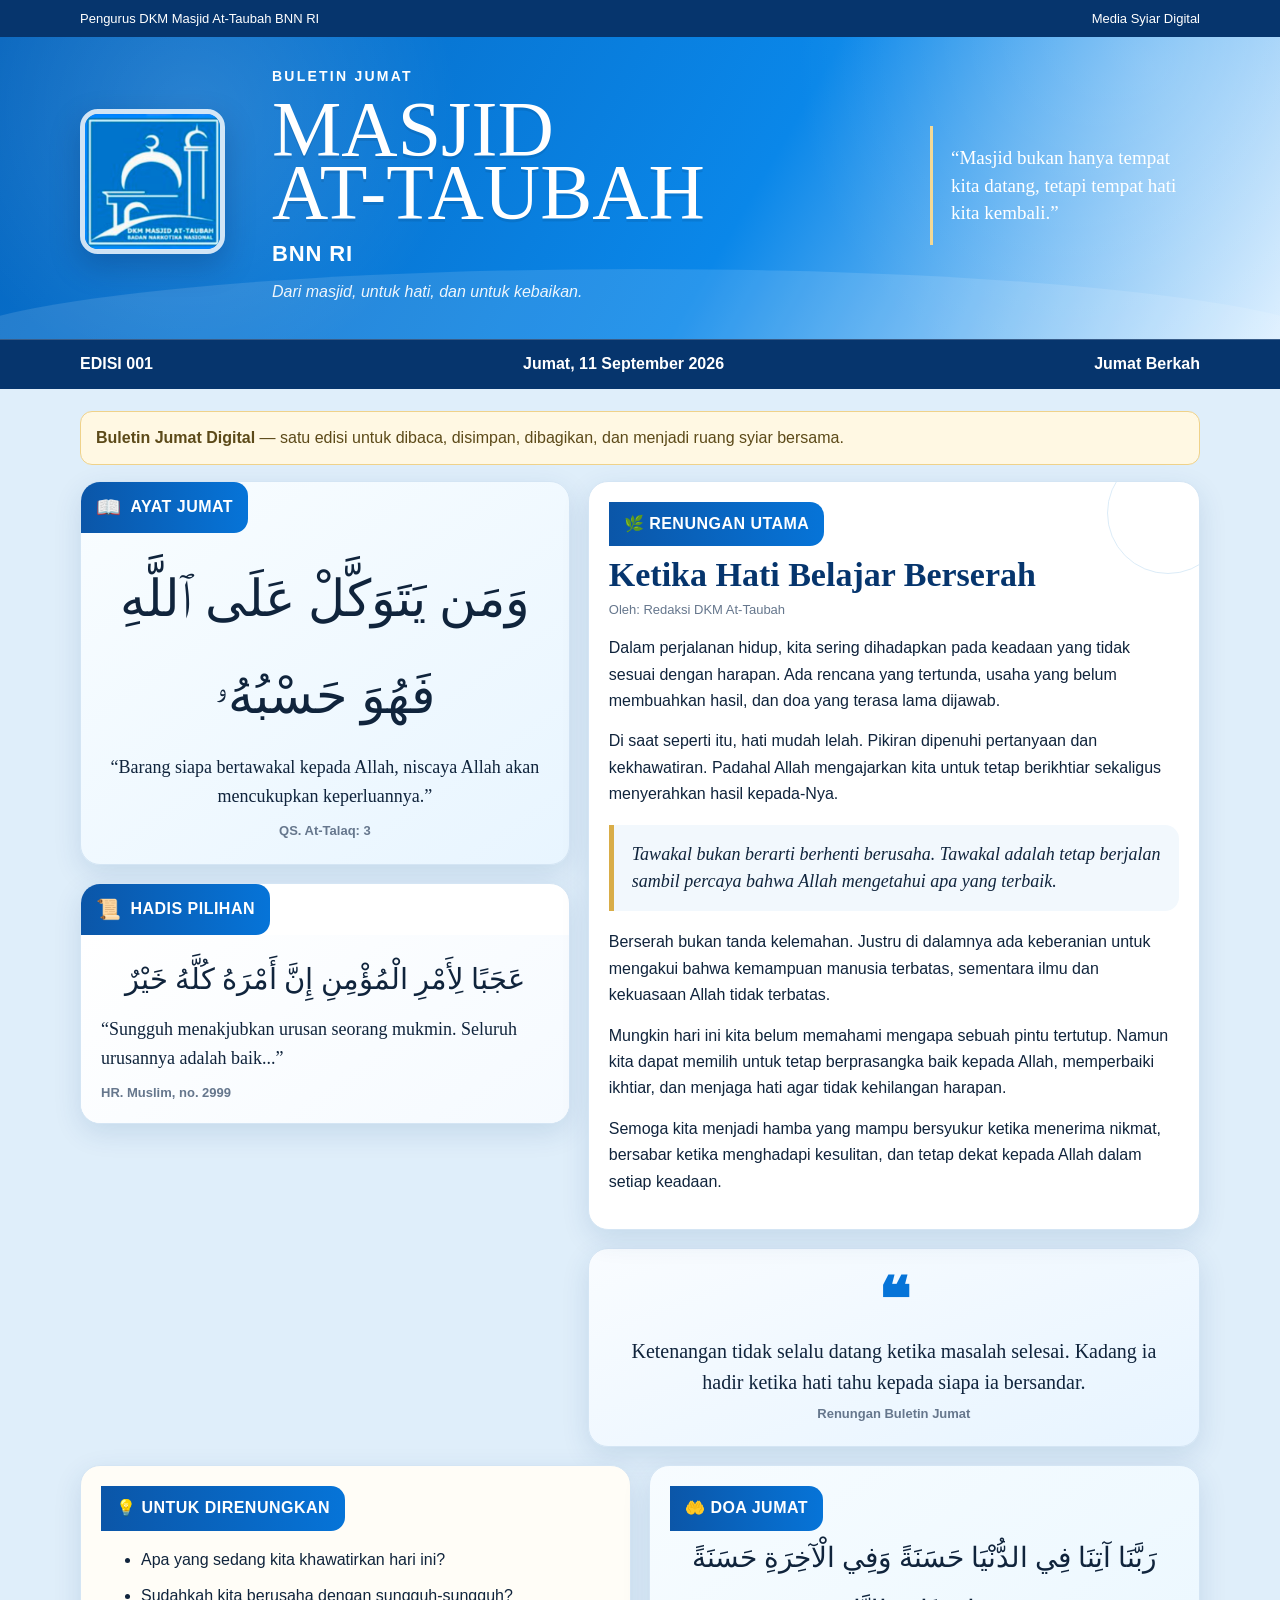
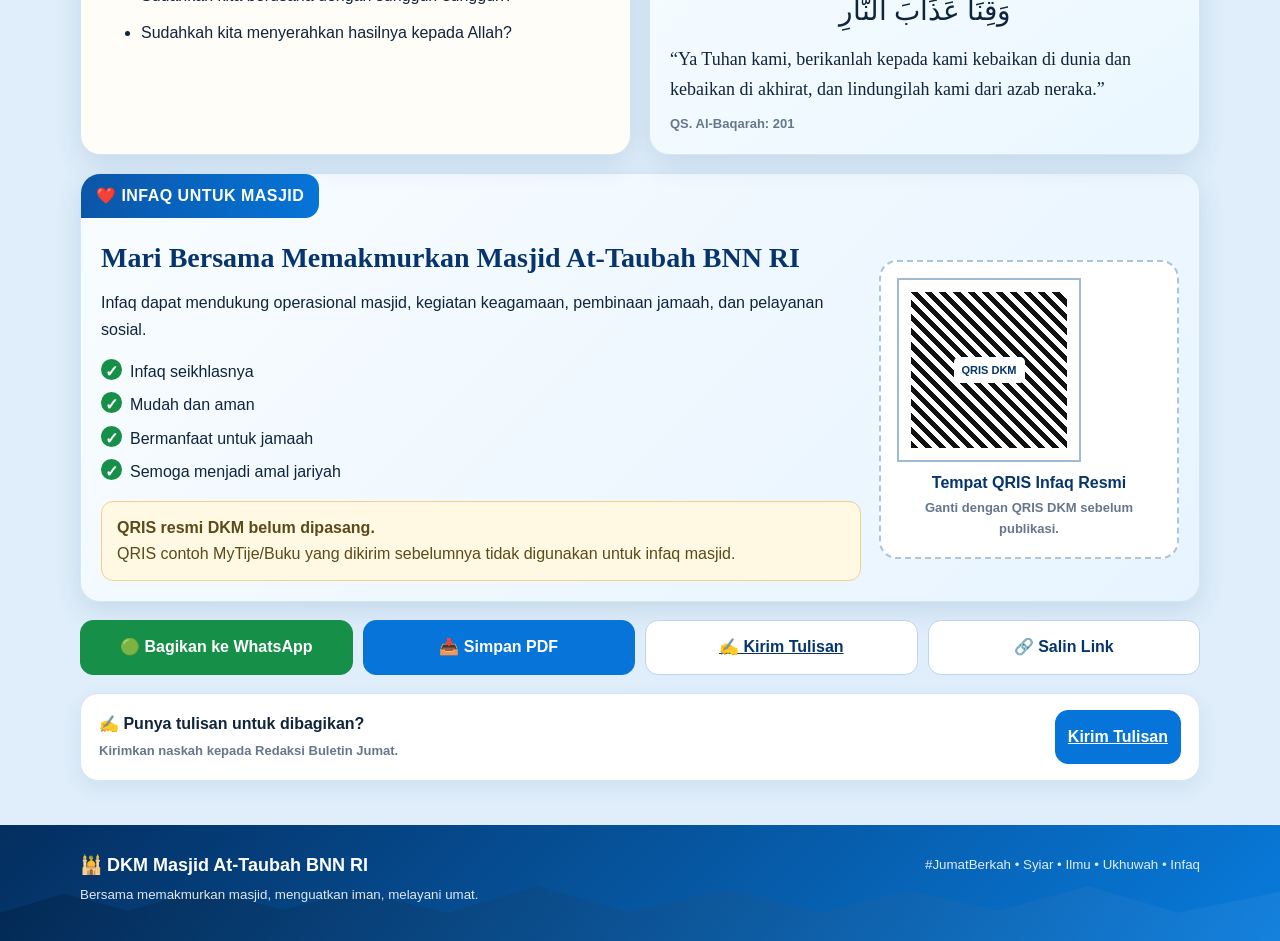
==== index.html @ 8bb07490 "Add files via upload" ====
<!doctype html>
<html lang="id"><head><meta charset="utf-8"><meta name="viewport" content="width=device-width,initial-scale=1">
<meta name="theme-color" content="#0674d8"><title>Buletin Jumat Edisi 001 — Masjid At-Taubah BNN RI</title>
<link rel="stylesheet" href="css/style.css"></head>
<body>
<div class="top"><div class="wrap"><span>Pengurus DKM Masjid At-Taubah BNN RI</span><span>Media Syiar Digital</span></div></div>
<header class="mast"><div class="wrap mast-inner">
<div><img class="logo" src="assets/logo-dkm.jpg" alt="Logo DKM Masjid At-Taubah BNN RI"></div>
<div><div class="eyebrow">Buletin Jumat</div><div class="bigtitle"><span>MASJID</span><span>AT-TAUBAH</span></div><div class="brandline">BNN RI</div><div class="tagline">Dari masjid, untuk hati, dan untuk kebaikan.</div></div>
<div class="mast-quote">“Masjid bukan hanya tempat kita datang, tetapi tempat hati kita kembali.”</div>
</div></header>
<div class="edbar"><div class="wrap"><span>EDISI 001</span><span>Jumat, 11 September 2026</span><span>Jumat Berkah</span></div></div>

<main class="wrap page"><div class="notice" style="margin-bottom:16px"><strong>Buletin Jumat Digital</strong> — satu edisi untuk dibaca, disimpan, dibagikan, dan menjadi ruang syiar bersama.</div>
<div class="layout">
<div>
<section class="card ayah"><div class="ribbon"><i>📖</i> AYAT JUMAT</div><div class="ayahbody">
<div class="ar">وَمَن يَتَوَكَّلْ عَلَى ٱللَّهِ فَهُوَ حَسْبُهُۥ</div>
<div class="trans">“Barang siapa bertawakal kepada Allah, niscaya Allah akan mencukupkan keperluannya.”</div>
<div class="src">QS. At-Talaq: 3</div></div></section>
<section class="card" style="margin-top:18px"><div class="ribbon"><i>📜</i> HADIS PILIHAN</div><div class="hadithbody">
<div class="ar">عَجَبًا لِأَمْرِ الْمُؤْمِنِ إِنَّ أَمْرَهُ كُلَّهُ خَيْرٌ</div>
<p class="trans">“Sungguh menakjubkan urusan seorang mukmin. Seluruh urusannya adalah baik...”</p>
<div class="src">HR. Muslim, no. 2999</div></div></section>
</div>
<div>
<article class="card cardpad article"><div class="ribbon">🌿 RENUNGAN UTAMA</div>
<h1>Ketika Hati Belajar Berserah</h1><div class="by">Oleh: Redaksi DKM At-Taubah</div>
<p>Dalam perjalanan hidup, kita sering dihadapkan pada keadaan yang tidak sesuai dengan harapan. Ada rencana yang tertunda, usaha yang belum membuahkan hasil, dan doa yang terasa lama dijawab.</p>
<p>Di saat seperti itu, hati mudah lelah. Pikiran dipenuhi pertanyaan dan kekhawatiran. Padahal Allah mengajarkan kita untuk tetap berikhtiar sekaligus menyerahkan hasil kepada-Nya.</p>
<div class="quote">Tawakal bukan berarti berhenti berusaha. Tawakal adalah tetap berjalan sambil percaya bahwa Allah mengetahui apa yang terbaik.</div>
<p>Berserah bukan tanda kelemahan. Justru di dalamnya ada keberanian untuk mengakui bahwa kemampuan manusia terbatas, sementara ilmu dan kekuasaan Allah tidak terbatas.</p>
<p>Mungkin hari ini kita belum memahami mengapa sebuah pintu tertutup. Namun kita dapat memilih untuk tetap berprasangka baik kepada Allah, memperbaiki ikhtiar, dan menjaga hati agar tidak kehilangan harapan.</p>
<p>Semoga kita menjadi hamba yang mampu bersyukur ketika menerima nikmat, bersabar ketika menghadapi kesulitan, dan tetap dekat kepada Allah dalam setiap keadaan.</p></article>
<section class="card sidequote" style="margin-top:18px"><div class="mark">❝</div><p>Ketenangan tidak selalu datang ketika masalah selesai. Kadang ia hadir ketika hati tahu kepada siapa ia bersandar.</p><div class="src">Renungan Buletin Jumat</div></section>
</div></div>

<div class="lower">
<section class="card reflection cardpad"><div class="ribbon">💡 UNTUK DIRENUNGKAN</div>
<ul><li>Apa yang sedang kita khawatirkan hari ini?</li><li>Sudahkah kita berusaha dengan sungguh-sungguh?</li><li>Sudahkah kita menyerahkan hasilnya kepada Allah?</li></ul></section>
<section class="card doa cardpad"><div class="ribbon">🤲 DOA JUMAT</div>
<div class="ar small">رَبَّنَا آتِنَا فِي الدُّنْيَا حَسَنَةً وَفِي الْآخِرَةِ حَسَنَةً وَقِنَا عَذَابَ النَّارِ</div>
<p class="trans">“Ya Tuhan kami, berikanlah kepada kami kebaikan di dunia dan kebaikan di akhirat, dan lindungilah kami dari azab neraka.”</p><div class="src">QS. Al-Baqarah: 201</div></section>
</div>

<section class="card donation"><div class="ribbon">❤️ INFAQ UNTUK MASJID</div><div class="donation-grid">
<div><h2>Mari Bersama Memakmurkan Masjid At-Taubah BNN RI</h2>
<p>Infaq dapat mendukung operasional masjid, kegiatan keagamaan, pembinaan jamaah, dan pelayanan sosial.</p>
<ul class="checks"><li>Infaq seikhlasnya</li><li>Mudah dan aman</li><li>Bermanfaat untuk jamaah</li><li>Semoga menjadi amal jariyah</li></ul>
<div class="notice"><strong>QRIS resmi DKM belum dipasang.</strong><br>QRIS contoh MyTije/Buku yang dikirim sebelumnya tidak digunakan untuk infaq masjid.</div></div>
<div class="qris"><div><div class="qrbox"><span>QRIS DKM</span></div><strong style="display:block;margin-top:10px;color:#06356d">Tempat QRIS Infaq Resmi</strong><div class="src">Ganti dengan QRIS DKM sebelum publikasi.</div></div></div>
</div></section>

<div class="actions">
<button class="btn wa" onclick="shareWA()">🟢 Bagikan ke WhatsApp</button>
<button class="btn primary" onclick="window.print()">📥 Simpan PDF</button>
<a class="btn" href="kirim-tulisan/">✍️ Kirim Tulisan</a>
<button class="btn" onclick="copyLink()">🔗 Salin Link</button>
</div>
<div class="submit"><div><strong>✍️ Punya tulisan untuk dibagikan?</strong><br><span class="src">Kirimkan naskah kepada Redaksi Buletin Jumat.</span></div><a class="btn primary" href="kirim-tulisan/">Kirim Tulisan</a></div>
</main>
<footer class="footer"><div class="wrap"><div><strong>🕌 DKM Masjid At-Taubah BNN RI</strong><br><small>Bersama memakmurkan masjid, menguatkan iman, melayani umat.</small></div><div><small>#JumatBerkah • Syiar • Ilmu • Ukhuwah • Infaq</small></div></div></footer>
<script>
function shareWA(){const t=`🕌 *Buletin Jumat Masjid At-Taubah BNN RI*\n\n*Ketika Hati Belajar Berserah*\n\nMari membaca, mengambil hikmah, dan menyebarkan kebaikan.\n\n👉 ${location.href}`;window.open('https://wa.me/?text='+encodeURIComponent(t),'_blank')}
async function copyLink(){try{await navigator.clipboard.writeText(location.href);alert('Link sudah disalin.')}catch(e){prompt('Salin link:',location.href)}}
</script></body></html>
---- css/style.css ----
:root{
 --blue:#0674d8;--blue2:#0b56a8;--navy:#06356d;--sky:#eaf6ff;
 --gold:#d9ad48;--gold2:#f3d995;--ink:#10243c;--muted:#66778d;
 --green:#168f48;--white:#fff;--line:#d4e5f4;
}
*{box-sizing:border-box}html{scroll-behavior:smooth}
body{margin:0;background:#dfeefa;color:var(--ink);font-family:Arial,Helvetica,sans-serif;line-height:1.65}
button,a{font:inherit}.wrap{width:min(1120px,calc(100% - 24px));margin:auto}
.top{background:var(--navy);color:#fff;font-size:13px;padding:8px 0}
.top .wrap{display:flex;justify-content:space-between;gap:12px}
.mast{
 background:
 radial-gradient(circle at 15% 25%,rgba(255,255,255,.14),transparent 24%),
 radial-gradient(circle at 90% 10%,rgba(255,255,255,.18),transparent 30%),
 linear-gradient(120deg,#0665be,#0a87e9 58%,#dcefff);
 color:#fff;position:relative;overflow:hidden
}
.mast:after{content:"";position:absolute;inset:auto -5% -90px -5%;height:160px;background:rgba(255,255,255,.12);border-radius:50%}
.mast-inner{position:relative;z-index:2;display:grid;grid-template-columns:170px 1fr 270px;align-items:center;gap:22px;padding:28px 0 34px}
.logo{width:145px;height:145px;object-fit:cover;border:5px solid rgba(255,255,255,.8);border-radius:18px;box-shadow:0 12px 30px rgba(0,30,80,.25)}
.eyebrow{letter-spacing:.16em;text-transform:uppercase;font-weight:800;font-size:14px}
.bigtitle{font-family:Georgia,serif;font-size:clamp(42px,7vw,78px);line-height:.82;margin:8px 0 12px;text-shadow:0 3px 0 rgba(0,0,0,.08)}
.bigtitle span{display:block;color:#fff}
.brandline{font-size:22px;font-weight:800;letter-spacing:.04em}
.tagline{margin-top:6px;font-style:italic;opacity:.92}
.mast-quote{font-family:Georgia,serif;font-size:19px;line-height:1.45;border-left:3px solid var(--gold2);padding:18px 0 18px 18px}
.edbar{background:var(--navy);color:#fff;border-top:1px solid rgba(255,255,255,.2)}
.edbar .wrap{display:flex;justify-content:space-between;gap:12px;padding:11px 0;font-weight:800}
.page{padding:22px 0}
.layout{display:grid;grid-template-columns:1fr 1.25fr;gap:18px}
.card{background:#fff;border:1px solid var(--line);border-radius:20px;box-shadow:0 9px 28px rgba(8,66,120,.12);overflow:hidden}
.cardpad{padding:20px}
.ribbon{display:inline-flex;align-items:center;gap:9px;background:linear-gradient(90deg,var(--blue2),var(--blue));color:#fff;padding:9px 15px;border-radius:0 14px 14px 0;font-weight:900;letter-spacing:.03em}
.ribbon i{font-style:normal;font-size:20px}
.ayah{background:linear-gradient(145deg,#f9fdff,#e8f5ff)}
.ayahbody{text-align:center;padding:18px 20px 22px}
.ar{direction:rtl;text-align:center;font-family:"Noto Naskh Arabic","Amiri","Traditional Arabic",serif;font-size:clamp(31px,5vw,51px);line-height:1.9}
.ar.small{font-size:28px}
.trans{font-family:Georgia,serif;font-size:18px;margin:8px auto;max-width:680px}
.src{font-size:13px;color:var(--muted);font-weight:800}
.hadithbody{padding:17px 20px 20px;background:linear-gradient(145deg,#fff,#f5faff)}
.hadithbody .ar{font-size:29px}
.article{position:relative}
.article:before{content:"";position:absolute;right:-30px;top:-30px;width:120px;height:120px;border:1px solid #dcecf8;border-radius:50%}
.article h1{font:700 34px/1.1 Georgia,serif;margin:10px 0 5px;color:var(--navy)}
.by{color:var(--muted);font-size:13px;margin-bottom:15px}
.article p{font-size:16px;margin:0 0 14px}
.quote{background:#f2f8fd;border-left:5px solid var(--gold);padding:16px 18px;margin:18px 0;border-radius:0 14px 14px 0;font:italic 18px/1.5 Georgia,serif}
.sidequote{background:linear-gradient(160deg,#f9fcff,#e7f4ff);text-align:center;padding:22px}
.sidequote .mark{font:700 60px/1 Georgia,serif;color:var(--blue)}
.sidequote p{font:20px/1.55 Georgia,serif;margin:5px 0}
.lower{display:grid;grid-template-columns:1fr 1fr;gap:18px;margin-top:18px}
.reflection{background:#fffdf7}
.reflection li{margin:10px 0}
.doa{background:linear-gradient(145deg,#f7fcff,#eaf7ff)}
.donation{margin-top:18px;background:linear-gradient(135deg,#f8fcff,#e7f4ff)}
.donation-grid{display:grid;grid-template-columns:1fr 300px;gap:18px;align-items:center;padding:20px}
.donation h2{font:700 28px/1.1 Georgia,serif;margin:5px 0 10px;color:var(--navy)}
.checks{list-style:none;padding:0;margin:15px 0}.checks li{margin:7px 0}.checks li:before{content:"✓";display:inline-grid;place-items:center;width:21px;height:21px;border-radius:50%;background:var(--green);color:#fff;font-weight:900;margin-right:8px}
.qris{background:#fff;border:2px dashed #a8c6df;border-radius:18px;min-height:285px;display:grid;place-items:center;text-align:center;padding:18px}
.qrbox{width:180px;height:180px;border:12px solid #fff;outline:2px solid #9ebbd3;display:grid;place-items:center;background:repeating-linear-gradient(45deg,#111 0 5px,#fff 5px 10px);font-size:48px;color:#fff}
.qrbox span{background:#fff;color:var(--navy);padding:4px 8px;border-radius:5px;font-size:11px;font-weight:900}
.actions{display:grid;grid-template-columns:repeat(4,1fr);gap:10px;margin-top:18px}
.btn{display:flex;justify-content:center;align-items:center;gap:8px;padding:13px 12px;border-radius:13px;border:1px solid #bdd5ed;background:#fff;color:var(--navy);font-weight:900;cursor:pointer}
.btn.primary{background:var(--blue);border-color:var(--blue);color:#fff}
.btn.wa{background:var(--green);border-color:var(--green);color:#fff}
.submit{margin-top:18px;background:#fff;border-radius:18px;border:1px solid var(--line);padding:16px 18px;display:flex;justify-content:space-between;align-items:center;gap:12px;box-shadow:0 7px 20px rgba(8,66,120,.08)}
.footer{margin-top:22px;background:linear-gradient(135deg,#042e60,#087bdc);color:#fff;position:relative;overflow:hidden}
.footer:after{content:"";position:absolute;left:0;right:0;bottom:0;height:95px;background:linear-gradient(90deg,rgba(0,0,0,.18),rgba(255,255,255,.05));clip-path:polygon(0 70%,5% 50%,10% 68%,16% 45%,22% 67%,28% 48%,35% 70%,42% 42%,49% 69%,57% 45%,64% 70%,71% 47%,78% 68%,85% 42%,92% 70%,100% 48%,100% 100%,0 100%)}
.footer .wrap{position:relative;z-index:2;padding:26px 0 34px;display:flex;justify-content:space-between;gap:20px}
.footer strong{font-size:18px}.footer small{opacity:.88}
.notice{padding:13px 15px;background:#fff8e3;border:1px solid #efd28a;border-radius:12px;color:#5c4a19}
.formwrap{padding:22px 0}
.formcard{background:#fff;border-radius:20px;padding:22px;box-shadow:var(--shadow)}
label{display:block;font-weight:800;margin-top:14px}
input,select,textarea{width:100%;padding:12px 13px;border:1px solid #c7d9ea;border-radius:11px;margin-top:6px;font:inherit}
textarea{min-height:180px}
@media(max-width:850px){.mast-inner{grid-template-columns:90px 1fr}.logo{width:84px;height:84px}.mast-quote{grid-column:1/-1}.layout,.donation-grid{grid-template-columns:1fr}.lower{grid-template-columns:1fr}}
@media(max-width:560px){.wrap{width:calc(100% - 16px)}.bigtitle{font-size:42px}.brandline{font-size:17px}.mast-inner{padding:18px 0 26px}.mast-quote{font-size:16px}.edbar .wrap{font-size:12px}.cardpad,.ayahbody,.hadithbody{padding:16px}.article h1{font-size:29px}.actions{grid-template-columns:1fr 1fr}.submit{align-items:flex-start;flex-direction:column}.footer .wrap{flex-direction:column}}
@media print{body{background:#fff}.top,.actions,.submit{display:none!important}.card{box-shadow:none}.page{padding:8px 0}.footer{margin-top:8px}}
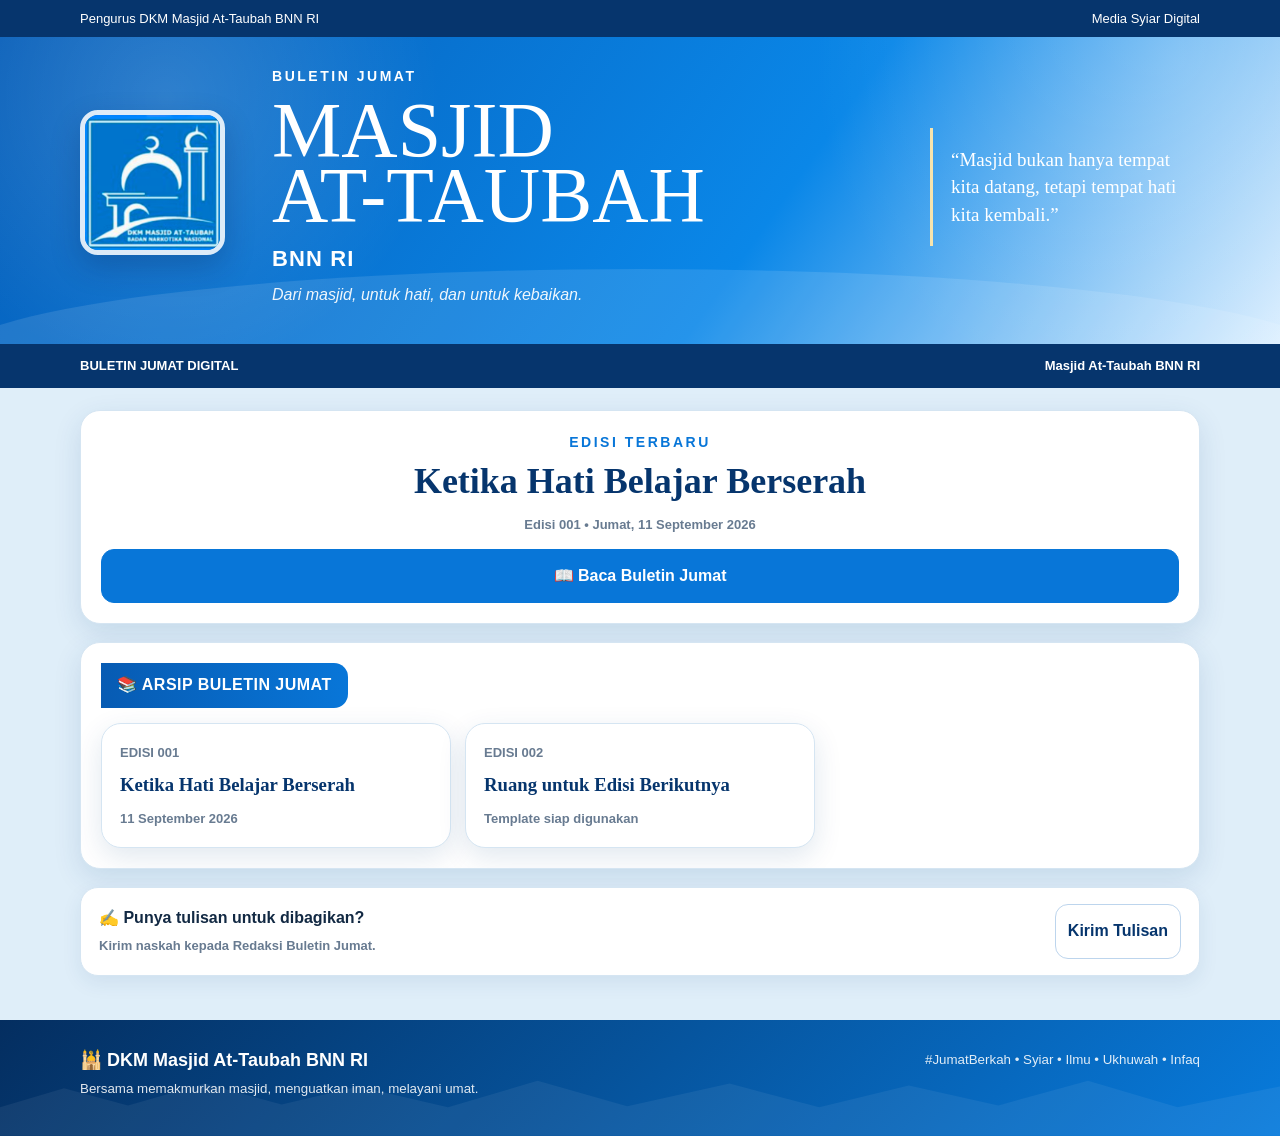
==== commit 6b36a900: "Add files via upload" ====
--- a/index.html
+++ b/index.html
@@ -1,66 +1,28 @@
-<!doctype html>
-<html lang="id"><head><meta charset="utf-8"><meta name="viewport" content="width=device-width,initial-scale=1">
-<meta name="theme-color" content="#0674d8"><title>Buletin Jumat Edisi 001 — Masjid At-Taubah BNN RI</title>
-<link rel="stylesheet" href="css/style.css"></head>
-<body>
+<!doctype html><html lang="id"><head><meta charset="utf-8"><meta name="viewport" content="width=device-width,initial-scale=1">
+<meta name="theme-color" content="#0876d8"><title>Buletin Jumat — Masjid At-Taubah BNN RI</title><link rel="stylesheet" href="css/style.css"></head><body>
+
 <div class="top"><div class="wrap"><span>Pengurus DKM Masjid At-Taubah BNN RI</span><span>Media Syiar Digital</span></div></div>
 <header class="mast"><div class="wrap mast-inner">
 <div><img class="logo" src="assets/logo-dkm.jpg" alt="Logo DKM Masjid At-Taubah BNN RI"></div>
 <div><div class="eyebrow">Buletin Jumat</div><div class="bigtitle"><span>MASJID</span><span>AT-TAUBAH</span></div><div class="brandline">BNN RI</div><div class="tagline">Dari masjid, untuk hati, dan untuk kebaikan.</div></div>
 <div class="mast-quote">“Masjid bukan hanya tempat kita datang, tetapi tempat hati kita kembali.”</div>
 </div></header>
-<div class="edbar"><div class="wrap"><span>EDISI 001</span><span>Jumat, 11 September 2026</span><span>Jumat Berkah</span></div></div>
 
-<main class="wrap page"><div class="notice" style="margin-bottom:16px"><strong>Buletin Jumat Digital</strong> — satu edisi untuk dibaca, disimpan, dibagikan, dan menjadi ruang syiar bersama.</div>
-<div class="layout">
-<div>
-<section class="card ayah"><div class="ribbon"><i>📖</i> AYAT JUMAT</div><div class="ayahbody">
-<div class="ar">وَمَن يَتَوَكَّلْ عَلَى ٱللَّهِ فَهُوَ حَسْبُهُۥ</div>
-<div class="trans">“Barang siapa bertawakal kepada Allah, niscaya Allah akan mencukupkan keperluannya.”</div>
-<div class="src">QS. At-Talaq: 3</div></div></section>
-<section class="card" style="margin-top:18px"><div class="ribbon"><i>📜</i> HADIS PILIHAN</div><div class="hadithbody">
-<div class="ar">عَجَبًا لِأَمْرِ الْمُؤْمِنِ إِنَّ أَمْرَهُ كُلَّهُ خَيْرٌ</div>
-<p class="trans">“Sungguh menakjubkan urusan seorang mukmin. Seluruh urusannya adalah baik...”</p>
-<div class="src">HR. Muslim, no. 2999</div></div></section>
+<div class="edbar"><div class="wrap"><span>BULETIN JUMAT DIGITAL</span><span>Masjid At-Taubah BNN RI</span></div></div>
+<main class="wrap page">
+<div class="card cardpad" style="text-align:center">
+<div class="eyebrow" style="color:var(--blue)">Edisi Terbaru</div><h1 style="font:700 36px/1.1 Georgia,serif;color:var(--navy);margin:8px 0">Ketika Hati Belajar Berserah</h1>
+<p class="src">Edisi 001 • Jumat, 11 September 2026</p><a class="btn primary" href="edisi/001/">📖 Baca Buletin Jumat</a>
 </div>
-<div>
-<article class="card cardpad article"><div class="ribbon">🌿 RENUNGAN UTAMA</div>
-<h1>Ketika Hati Belajar Berserah</h1><div class="by">Oleh: Redaksi DKM At-Taubah</div>
-<p>Dalam perjalanan hidup, kita sering dihadapkan pada keadaan yang tidak sesuai dengan harapan. Ada rencana yang tertunda, usaha yang belum membuahkan hasil, dan doa yang terasa lama dijawab.</p>
-<p>Di saat seperti itu, hati mudah lelah. Pikiran dipenuhi pertanyaan dan kekhawatiran. Padahal Allah mengajarkan kita untuk tetap berikhtiar sekaligus menyerahkan hasil kepada-Nya.</p>
-<div class="quote">Tawakal bukan berarti berhenti berusaha. Tawakal adalah tetap berjalan sambil percaya bahwa Allah mengetahui apa yang terbaik.</div>
-<p>Berserah bukan tanda kelemahan. Justru di dalamnya ada keberanian untuk mengakui bahwa kemampuan manusia terbatas, sementara ilmu dan kekuasaan Allah tidak terbatas.</p>
-<p>Mungkin hari ini kita belum memahami mengapa sebuah pintu tertutup. Namun kita dapat memilih untuk tetap berprasangka baik kepada Allah, memperbaiki ikhtiar, dan menjaga hati agar tidak kehilangan harapan.</p>
-<p>Semoga kita menjadi hamba yang mampu bersyukur ketika menerima nikmat, bersabar ketika menghadapi kesulitan, dan tetap dekat kepada Allah dalam setiap keadaan.</p></article>
-<section class="card sidequote" style="margin-top:18px"><div class="mark">❝</div><p>Ketenangan tidak selalu datang ketika masalah selesai. Kadang ia hadir ketika hati tahu kepada siapa ia bersandar.</p><div class="src">Renungan Buletin Jumat</div></section>
-</div></div>
+<section style="margin-top:18px"><div class="card cardpad"><div class="ribbon">📚 ARSIP BULETIN JUMAT</div><div class="archive" style="margin-top:15px">
+<a class="card" href="edisi/001/"><div class="src">EDISI 001</div><h3>Ketika Hati Belajar Berserah</h3><div class="src">11 September 2026</div></a>
+<a class="card" href="edisi/002/"><div class="src">EDISI 002</div><h3>Ruang untuk Edisi Berikutnya</h3><div class="src">Template siap digunakan</div></a>
+</div></div></section>
+<section style="margin-top:18px"><div class="submit"><div><strong>✍️ Punya tulisan untuk dibagikan?</strong><br><span class="src">Kirim naskah kepada Redaksi Buletin Jumat.</span></div><a class="btn" href="kirim-tulisan/">Kirim Tulisan</a></div></section>
+</main>
+<footer class="footer"><div class="wrap">
+<div><strong>🕌 DKM Masjid At-Taubah BNN RI</strong><br><small>Bersama memakmurkan masjid, menguatkan iman, melayani umat.</small></div>
+<div><small>#JumatBerkah • Syiar • Ilmu • Ukhuwah • Infaq</small></div>
+</div></footer>
 
-<div class="lower">
-<section class="card reflection cardpad"><div class="ribbon">💡 UNTUK DIRENUNGKAN</div>
-<ul><li>Apa yang sedang kita khawatirkan hari ini?</li><li>Sudahkah kita berusaha dengan sungguh-sungguh?</li><li>Sudahkah kita menyerahkan hasilnya kepada Allah?</li></ul></section>
-<section class="card doa cardpad"><div class="ribbon">🤲 DOA JUMAT</div>
-<div class="ar small">رَبَّنَا آتِنَا فِي الدُّنْيَا حَسَنَةً وَفِي الْآخِرَةِ حَسَنَةً وَقِنَا عَذَابَ النَّارِ</div>
-<p class="trans">“Ya Tuhan kami, berikanlah kepada kami kebaikan di dunia dan kebaikan di akhirat, dan lindungilah kami dari azab neraka.”</p><div class="src">QS. Al-Baqarah: 201</div></section>
-</div>
-
-<section class="card donation"><div class="ribbon">❤️ INFAQ UNTUK MASJID</div><div class="donation-grid">
-<div><h2>Mari Bersama Memakmurkan Masjid At-Taubah BNN RI</h2>
-<p>Infaq dapat mendukung operasional masjid, kegiatan keagamaan, pembinaan jamaah, dan pelayanan sosial.</p>
-<ul class="checks"><li>Infaq seikhlasnya</li><li>Mudah dan aman</li><li>Bermanfaat untuk jamaah</li><li>Semoga menjadi amal jariyah</li></ul>
-<div class="notice"><strong>QRIS resmi DKM belum dipasang.</strong><br>QRIS contoh MyTije/Buku yang dikirim sebelumnya tidak digunakan untuk infaq masjid.</div></div>
-<div class="qris"><div><div class="qrbox"><span>QRIS DKM</span></div><strong style="display:block;margin-top:10px;color:#06356d">Tempat QRIS Infaq Resmi</strong><div class="src">Ganti dengan QRIS DKM sebelum publikasi.</div></div></div>
-</div></section>
-
-<div class="actions">
-<button class="btn wa" onclick="shareWA()">🟢 Bagikan ke WhatsApp</button>
-<button class="btn primary" onclick="window.print()">📥 Simpan PDF</button>
-<a class="btn" href="kirim-tulisan/">✍️ Kirim Tulisan</a>
-<button class="btn" onclick="copyLink()">🔗 Salin Link</button>
-</div>
-<div class="submit"><div><strong>✍️ Punya tulisan untuk dibagikan?</strong><br><span class="src">Kirimkan naskah kepada Redaksi Buletin Jumat.</span></div><a class="btn primary" href="kirim-tulisan/">Kirim Tulisan</a></div>
-</main>
-<footer class="footer"><div class="wrap"><div><strong>🕌 DKM Masjid At-Taubah BNN RI</strong><br><small>Bersama memakmurkan masjid, menguatkan iman, melayani umat.</small></div><div><small>#JumatBerkah • Syiar • Ilmu • Ukhuwah • Infaq</small></div></div></footer>
-<script>
-function shareWA(){const t=`🕌 *Buletin Jumat Masjid At-Taubah BNN RI*\n\n*Ketika Hati Belajar Berserah*\n\nMari membaca, mengambil hikmah, dan menyebarkan kebaikan.\n\n👉 ${location.href}`;window.open('https://wa.me/?text='+encodeURIComponent(t),'_blank')}
-async function copyLink(){try{await navigator.clipboard.writeText(location.href);alert('Link sudah disalin.')}catch(e){prompt('Salin link:',location.href)}}
-</script></body></html>+<script src="js/app.js"></script></body></html>
--- a/css/style.css
+++ b/css/style.css
@@ -1,81 +1,135 @@
 
 :root{
- --blue:#0674d8;--blue2:#0b56a8;--navy:#06356d;--sky:#eaf6ff;
- --gold:#d9ad48;--gold2:#f3d995;--ink:#10243c;--muted:#66778d;
- --green:#168f48;--white:#fff;--line:#d4e5f4;
+--blue:#0876d8;--blue2:#075bb3;--navy:#06356d;--sky:#eaf6ff;
+--gold:#d8ad4b;--gold-light:#f6e4ad;--green:#159149;--ink:#122943;
+--muted:#687b91;--line:#d5e5f2;--white:#fff;--danger:#a33a3a;
 }
-*{box-sizing:border-box}html{scroll-behavior:smooth}
-body{margin:0;background:#dfeefa;color:var(--ink);font-family:Arial,Helvetica,sans-serif;line-height:1.65}
-button,a{font:inherit}.wrap{width:min(1120px,calc(100% - 24px));margin:auto}
+*{box-sizing:border-box}
+html{scroll-behavior:smooth}
+body{margin:0;background:#dfeef9;color:var(--ink);font-family:Arial,Helvetica,sans-serif;line-height:1.65}
+a{color:inherit;text-decoration:none}
+button,input,select,textarea{font:inherit}
+.wrap{width:min(1120px,calc(100% - 24px));margin:auto}
+
 .top{background:var(--navy);color:#fff;font-size:13px;padding:8px 0}
 .top .wrap{display:flex;justify-content:space-between;gap:12px}
+
 .mast{
- background:
- radial-gradient(circle at 15% 25%,rgba(255,255,255,.14),transparent 24%),
- radial-gradient(circle at 90% 10%,rgba(255,255,255,.18),transparent 30%),
- linear-gradient(120deg,#0665be,#0a87e9 58%,#dcefff);
- color:#fff;position:relative;overflow:hidden
+background:
+radial-gradient(circle at 13% 20%,rgba(255,255,255,.16),transparent 24%),
+radial-gradient(circle at 92% 8%,rgba(255,255,255,.16),transparent 30%),
+linear-gradient(125deg,#065eb9,#0a87e8 60%,#dcefff);
+color:#fff;position:relative;overflow:hidden
 }
-.mast:after{content:"";position:absolute;inset:auto -5% -90px -5%;height:160px;background:rgba(255,255,255,.12);border-radius:50%}
-.mast-inner{position:relative;z-index:2;display:grid;grid-template-columns:170px 1fr 270px;align-items:center;gap:22px;padding:28px 0 34px}
-.logo{width:145px;height:145px;object-fit:cover;border:5px solid rgba(255,255,255,.8);border-radius:18px;box-shadow:0 12px 30px rgba(0,30,80,.25)}
-.eyebrow{letter-spacing:.16em;text-transform:uppercase;font-weight:800;font-size:14px}
-.bigtitle{font-family:Georgia,serif;font-size:clamp(42px,7vw,78px);line-height:.82;margin:8px 0 12px;text-shadow:0 3px 0 rgba(0,0,0,.08)}
-.bigtitle span{display:block;color:#fff}
-.brandline{font-size:22px;font-weight:800;letter-spacing:.04em}
-.tagline{margin-top:6px;font-style:italic;opacity:.92}
-.mast-quote{font-family:Georgia,serif;font-size:19px;line-height:1.45;border-left:3px solid var(--gold2);padding:18px 0 18px 18px}
-.edbar{background:var(--navy);color:#fff;border-top:1px solid rgba(255,255,255,.2)}
-.edbar .wrap{display:flex;justify-content:space-between;gap:12px;padding:11px 0;font-weight:800}
+.mast:after{content:"";position:absolute;left:-4%;right:-4%;bottom:-105px;height:180px;background:rgba(255,255,255,.11);border-radius:50%}
+.mast-inner{position:relative;z-index:2;display:grid;grid-template-columns:170px 1fr 270px;align-items:center;gap:22px;padding:28px 0 36px}
+.logo{width:145px;height:145px;object-fit:cover;border:5px solid rgba(255,255,255,.85);border-radius:18px;box-shadow:0 12px 30px rgba(0,30,80,.24)}
+.eyebrow{letter-spacing:.18em;text-transform:uppercase;font-size:14px;font-weight:900}
+.bigtitle{font-family:Georgia,"Times New Roman",serif;font-size:clamp(42px,7vw,78px);line-height:.84;margin:8px 0 13px}
+.bigtitle span{display:block}
+.brandline{font-size:22px;font-weight:900;letter-spacing:.05em}
+.tagline{font-style:italic;opacity:.93;margin-top:5px}
+.mast-quote{font:19px/1.45 Georgia,"Times New Roman",serif;border-left:3px solid var(--gold-light);padding:18px 0 18px 18px}
+
+.edbar{background:var(--navy);color:#fff}
+.edbar .wrap{display:flex;justify-content:space-between;gap:12px;flex-wrap:wrap;padding:11px 0;font-size:13px;font-weight:900}
+
 .page{padding:22px 0}
 .layout{display:grid;grid-template-columns:1fr 1.25fr;gap:18px}
 .card{background:#fff;border:1px solid var(--line);border-radius:20px;box-shadow:0 9px 28px rgba(8,66,120,.12);overflow:hidden}
 .cardpad{padding:20px}
-.ribbon{display:inline-flex;align-items:center;gap:9px;background:linear-gradient(90deg,var(--blue2),var(--blue));color:#fff;padding:9px 15px;border-radius:0 14px 14px 0;font-weight:900;letter-spacing:.03em}
-.ribbon i{font-style:normal;font-size:20px}
-.ayah{background:linear-gradient(145deg,#f9fdff,#e8f5ff)}
+.ribbon{display:inline-flex;align-items:center;gap:9px;background:linear-gradient(90deg,var(--blue2),var(--blue));color:#fff;padding:9px 16px;border-radius:0 14px 14px 0;font-weight:900;letter-spacing:.03em}
+.ribbon i{font-style:normal;font-size:19px}
+.ayah{background:linear-gradient(145deg,#fbfeff,#e8f5ff)}
 .ayahbody{text-align:center;padding:18px 20px 22px}
 .ar{direction:rtl;text-align:center;font-family:"Noto Naskh Arabic","Amiri","Traditional Arabic",serif;font-size:clamp(31px,5vw,51px);line-height:1.9}
 .ar.small{font-size:28px}
-.trans{font-family:Georgia,serif;font-size:18px;margin:8px auto;max-width:680px}
+.trans{font:18px/1.55 Georgia,"Times New Roman",serif;margin:8px auto;max-width:700px}
 .src{font-size:13px;color:var(--muted);font-weight:800}
 .hadithbody{padding:17px 20px 20px;background:linear-gradient(145deg,#fff,#f5faff)}
 .hadithbody .ar{font-size:29px}
+
 .article{position:relative}
-.article:before{content:"";position:absolute;right:-30px;top:-30px;width:120px;height:120px;border:1px solid #dcecf8;border-radius:50%}
-.article h1{font:700 34px/1.1 Georgia,serif;margin:10px 0 5px;color:var(--navy)}
+.article h1{font:700 34px/1.1 Georgia,"Times New Roman",serif;margin:10px 0 5px;color:var(--navy)}
 .by{color:var(--muted);font-size:13px;margin-bottom:15px}
 .article p{font-size:16px;margin:0 0 14px}
-.quote{background:#f2f8fd;border-left:5px solid var(--gold);padding:16px 18px;margin:18px 0;border-radius:0 14px 14px 0;font:italic 18px/1.5 Georgia,serif}
+.quote{background:#f2f8fd;border-left:5px solid var(--gold);padding:16px 18px;margin:18px 0;border-radius:0 14px 14px 0;font:italic 18px/1.5 Georgia,"Times New Roman",serif}
 .sidequote{background:linear-gradient(160deg,#f9fcff,#e7f4ff);text-align:center;padding:22px}
 .sidequote .mark{font:700 60px/1 Georgia,serif;color:var(--blue)}
 .sidequote p{font:20px/1.55 Georgia,serif;margin:5px 0}
+
 .lower{display:grid;grid-template-columns:1fr 1fr;gap:18px;margin-top:18px}
 .reflection{background:#fffdf7}
 .reflection li{margin:10px 0}
 .doa{background:linear-gradient(145deg,#f7fcff,#eaf7ff)}
+
 .donation{margin-top:18px;background:linear-gradient(135deg,#f8fcff,#e7f4ff)}
 .donation-grid{display:grid;grid-template-columns:1fr 300px;gap:18px;align-items:center;padding:20px}
 .donation h2{font:700 28px/1.1 Georgia,serif;margin:5px 0 10px;color:var(--navy)}
-.checks{list-style:none;padding:0;margin:15px 0}.checks li{margin:7px 0}.checks li:before{content:"✓";display:inline-grid;place-items:center;width:21px;height:21px;border-radius:50%;background:var(--green);color:#fff;font-weight:900;margin-right:8px}
+.checks{list-style:none;padding:0;margin:15px 0}
+.checks li{margin:7px 0}
+.checks li:before{content:"✓";display:inline-grid;place-items:center;width:21px;height:21px;border-radius:50%;background:var(--green);color:#fff;font-weight:900;margin-right:8px}
 .qris{background:#fff;border:2px dashed #a8c6df;border-radius:18px;min-height:285px;display:grid;place-items:center;text-align:center;padding:18px}
-.qrbox{width:180px;height:180px;border:12px solid #fff;outline:2px solid #9ebbd3;display:grid;place-items:center;background:repeating-linear-gradient(45deg,#111 0 5px,#fff 5px 10px);font-size:48px;color:#fff}
-.qrbox span{background:#fff;color:var(--navy);padding:4px 8px;border-radius:5px;font-size:11px;font-weight:900}
+.qr-placeholder{width:180px;height:180px;border:2px solid #a8c6df;border-radius:14px;display:grid;place-items:center;background:#f8fbff;color:var(--blue2);font-weight:900}
+
 .actions{display:grid;grid-template-columns:repeat(4,1fr);gap:10px;margin-top:18px}
-.btn{display:flex;justify-content:center;align-items:center;gap:8px;padding:13px 12px;border-radius:13px;border:1px solid #bdd5ed;background:#fff;color:var(--navy);font-weight:900;cursor:pointer}
+.btn{display:flex;justify-content:center;align-items:center;gap:8px;padding:13px 12px;border-radius:13px;border:1px solid #bdd5ed;background:#fff;color:var(--navy);font-weight:900;cursor:pointer;text-align:center}
 .btn.primary{background:var(--blue);border-color:var(--blue);color:#fff}
 .btn.wa{background:var(--green);border-color:var(--green);color:#fff}
+.btn.danger{color:var(--danger)}
+.btn:focus{outline:3px solid rgba(8,118,216,.18);outline-offset:2px}
 .submit{margin-top:18px;background:#fff;border-radius:18px;border:1px solid var(--line);padding:16px 18px;display:flex;justify-content:space-between;align-items:center;gap:12px;box-shadow:0 7px 20px rgba(8,66,120,.08)}
+
 .footer{margin-top:22px;background:linear-gradient(135deg,#042e60,#087bdc);color:#fff;position:relative;overflow:hidden}
-.footer:after{content:"";position:absolute;left:0;right:0;bottom:0;height:95px;background:linear-gradient(90deg,rgba(0,0,0,.18),rgba(255,255,255,.05));clip-path:polygon(0 70%,5% 50%,10% 68%,16% 45%,22% 67%,28% 48%,35% 70%,42% 42%,49% 69%,57% 45%,64% 70%,71% 47%,78% 68%,85% 42%,92% 70%,100% 48%,100% 100%,0 100%)}
+.footer:after{content:"";position:absolute;left:0;right:0;bottom:0;height:95px;background:rgba(255,255,255,.06);clip-path:polygon(0 70%,5% 50%,10% 68%,16% 45%,22% 67%,28% 48%,35% 70%,42% 42%,49% 69%,57% 45%,64% 70%,71% 47%,78% 68%,85% 42%,92% 70%,100% 48%,100% 100%,0 100%)}
 .footer .wrap{position:relative;z-index:2;padding:26px 0 34px;display:flex;justify-content:space-between;gap:20px}
 .footer strong{font-size:18px}.footer small{opacity:.88}
+
 .notice{padding:13px 15px;background:#fff8e3;border:1px solid #efd28a;border-radius:12px;color:#5c4a19}
-.formwrap{padding:22px 0}
-.formcard{background:#fff;border-radius:20px;padding:22px;box-shadow:var(--shadow)}
+.info{padding:13px 15px;background:var(--sky);border:1px solid #c8e3f7;border-radius:12px;color:var(--navy)}
+.form-page{padding:20px 0}
+.form-card{max-width:900px;margin:0 auto;background:#fff;border-radius:20px;padding:24px;box-shadow:0 9px 28px rgba(8,66,120,.12);border:1px solid var(--line)}
+.form-title{font:700 34px/1.1 Georgia,serif;color:var(--navy);margin:8px 0}
+.section-label{margin-top:24px;color:var(--navy);font-weight:900;border-bottom:2px solid #e1edf6;padding-bottom:7px}
 label{display:block;font-weight:800;margin-top:14px}
-input,select,textarea{width:100%;padding:12px 13px;border:1px solid #c7d9ea;border-radius:11px;margin-top:6px;font:inherit}
-textarea{min-height:180px}
-@media(max-width:850px){.mast-inner{grid-template-columns:90px 1fr}.logo{width:84px;height:84px}.mast-quote{grid-column:1/-1}.layout,.donation-grid{grid-template-columns:1fr}.lower{grid-template-columns:1fr}}
-@media(max-width:560px){.wrap{width:calc(100% - 16px)}.bigtitle{font-size:42px}.brandline{font-size:17px}.mast-inner{padding:18px 0 26px}.mast-quote{font-size:16px}.edbar .wrap{font-size:12px}.cardpad,.ayahbody,.hadithbody{padding:16px}.article h1{font-size:29px}.actions{grid-template-columns:1fr 1fr}.submit{align-items:flex-start;flex-direction:column}.footer .wrap{flex-direction:column}}
-@media print{body{background:#fff}.top,.actions,.submit{display:none!important}.card{box-shadow:none}.page{padding:8px 0}.footer{margin-top:8px}}
+input,select,textarea{width:100%;padding:12px 13px;border:1px solid #c7d9ea;border-radius:11px;margin-top:6px;background:#fff}
+input:focus,select:focus,textarea:focus{outline:3px solid rgba(8,118,216,.12);border-color:var(--blue)}
+textarea{min-height:190px;resize:vertical}
+input[type=file]{padding:9px}
+.checkline{font-weight:500!important;display:flex;gap:9px;align-items:flex-start}
+.checkline input{width:auto;margin-top:6px}
+.form-actions{display:grid;grid-template-columns:1fr 1fr;gap:10px;margin-top:20px}
+.status{margin-top:16px}
+.archive{display:grid;grid-template-columns:repeat(3,1fr);gap:14px}
+.archive .card{padding:18px}
+.archive h3{margin:7px 0;color:var(--navy);font-family:Georgia,serif}
+
+@media(max-width:850px){
+ .mast-inner{grid-template-columns:90px 1fr}
+ .logo{width:84px;height:84px}
+ .mast-quote{grid-column:1/-1}
+ .layout,.donation-grid{grid-template-columns:1fr}
+ .lower{grid-template-columns:1fr}
+ .archive{grid-template-columns:1fr 1fr}
+}
+@media(max-width:560px){
+ .wrap{width:calc(100% - 16px)}
+ .bigtitle{font-size:42px}
+ .brandline{font-size:17px}
+ .mast-inner{padding:18px 0 26px}
+ .mast-quote{font-size:16px}
+ .edbar .wrap{font-size:12px}
+ .cardpad,.ayahbody,.hadithbody{padding:16px}
+ .article h1{font-size:29px}
+ .actions{grid-template-columns:1fr 1fr}
+ .submit{align-items:flex-start;flex-direction:column}
+ .footer .wrap{flex-direction:column}
+ .form-card{padding:16px}
+ .form-title{font-size:29px}
+ .form-actions{grid-template-columns:1fr}
+ .archive{grid-template-columns:1fr}
+}
+@media print{
+ body{background:#fff}.top,.actions,.submit{display:none!important}
+ .card{box-shadow:none}.page{padding:8px 0}.footer{margin-top:8px}
+}
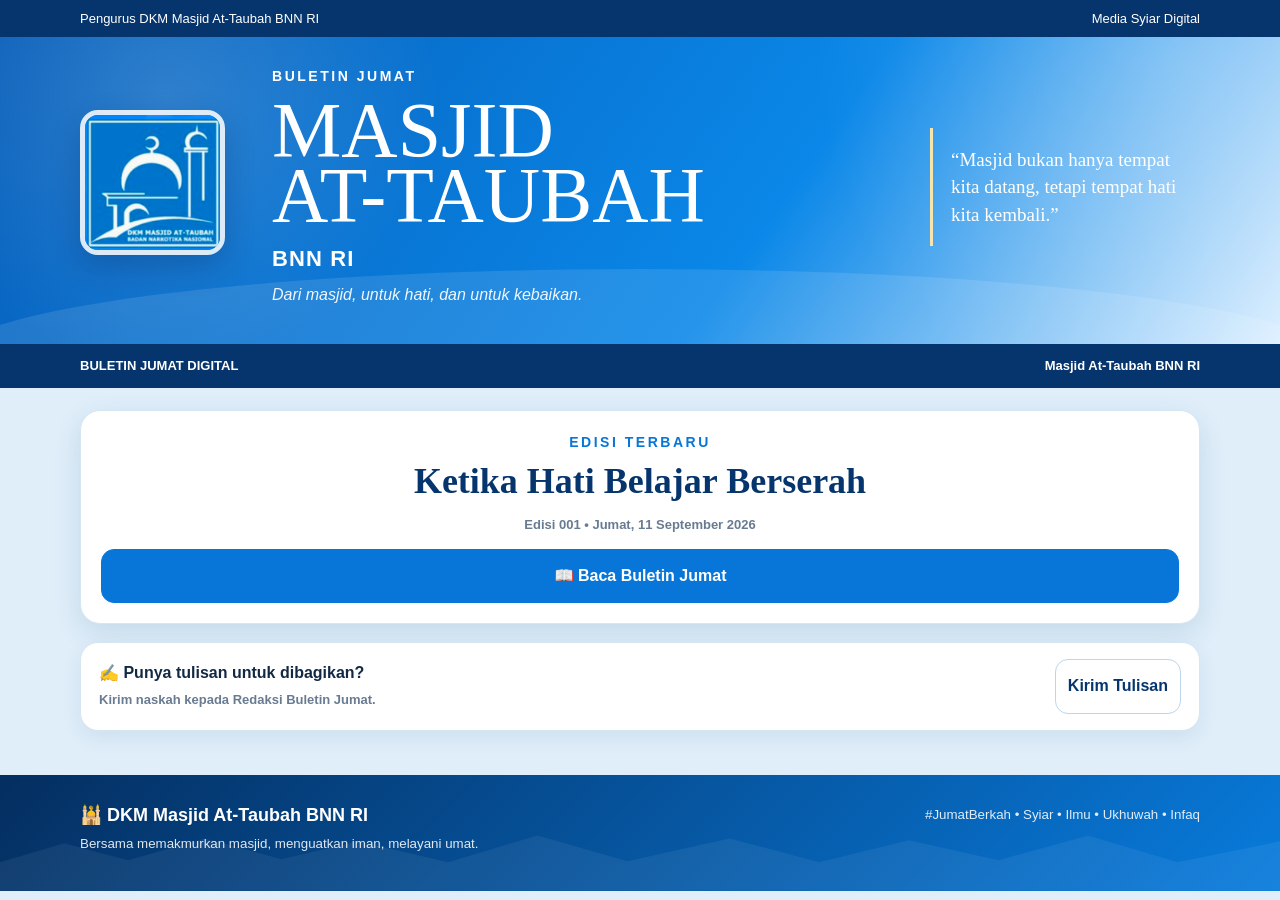
==== commit d4a8c57a: "Add files via upload" ====
--- a/index.html
+++ b/index.html
@@ -14,10 +14,7 @@
 <div class="eyebrow" style="color:var(--blue)">Edisi Terbaru</div><h1 style="font:700 36px/1.1 Georgia,serif;color:var(--navy);margin:8px 0">Ketika Hati Belajar Berserah</h1>
 <p class="src">Edisi 001 • Jumat, 11 September 2026</p><a class="btn primary" href="edisi/001/">📖 Baca Buletin Jumat</a>
 </div>
-<section style="margin-top:18px"><div class="card cardpad"><div class="ribbon">📚 ARSIP BULETIN JUMAT</div><div class="archive" style="margin-top:15px">
-<a class="card" href="edisi/001/"><div class="src">EDISI 001</div><h3>Ketika Hati Belajar Berserah</h3><div class="src">11 September 2026</div></a>
-<a class="card" href="edisi/002/"><div class="src">EDISI 002</div><h3>Ruang untuk Edisi Berikutnya</h3><div class="src">Template siap digunakan</div></a>
-</div></div></section>
+
 <section style="margin-top:18px"><div class="submit"><div><strong>✍️ Punya tulisan untuk dibagikan?</strong><br><span class="src">Kirim naskah kepada Redaksi Buletin Jumat.</span></div><a class="btn" href="kirim-tulisan/">Kirim Tulisan</a></div></section>
 </main>
 <footer class="footer"><div class="wrap">
--- a/css/style.css
+++ b/css/style.css
@@ -133,3 +133,6 @@
  body{background:#fff}.top,.actions,.submit{display:none!important}
  .card{box-shadow:none}.page{padding:8px 0}.footer{margin-top:8px}
 }
+
+.actions-three{grid-template-columns:repeat(3,1fr)}
+@media(max-width:560px){.actions-three{grid-template-columns:1fr}}
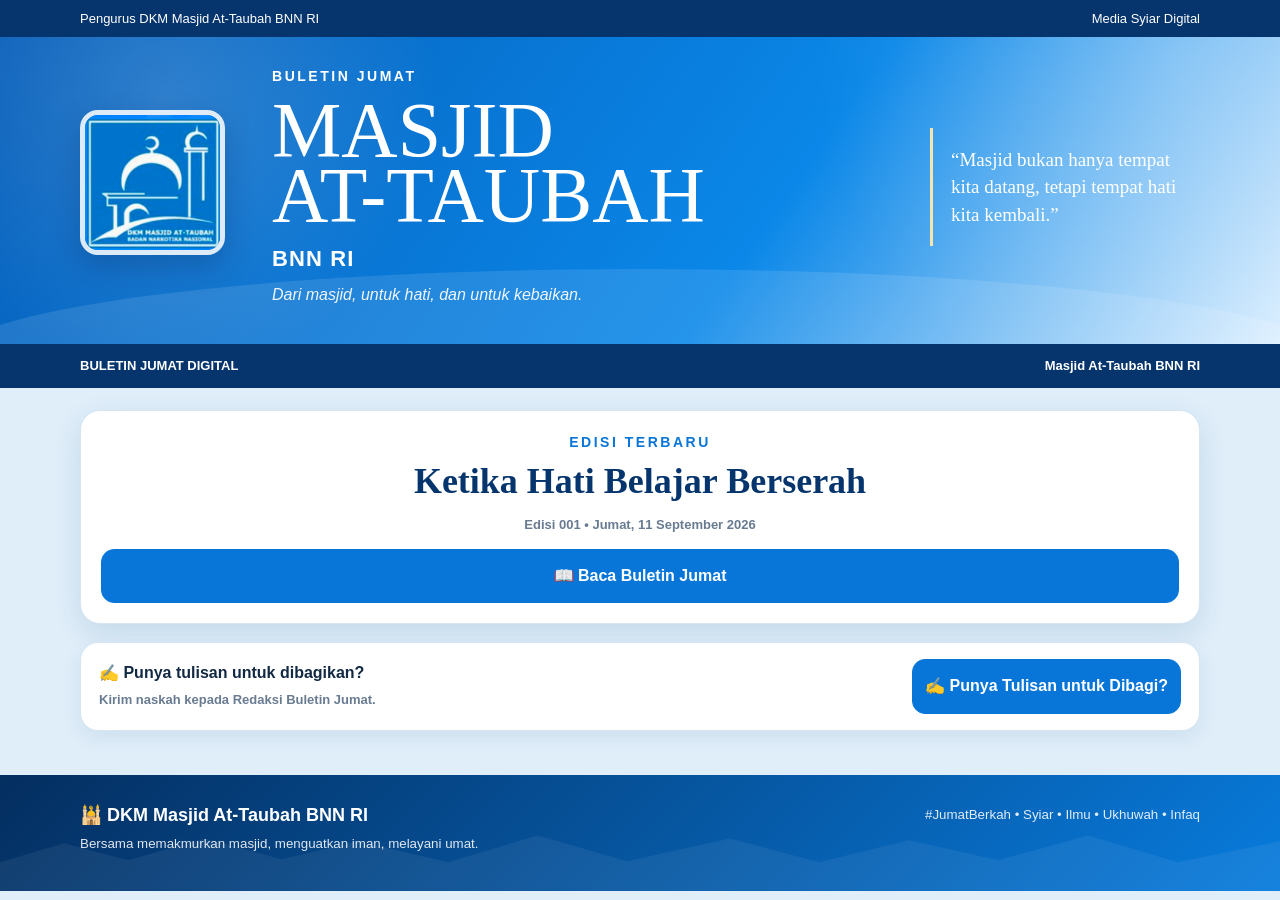
==== commit 59225a40: "Add files via upload" ====
--- a/index.html
+++ b/index.html
@@ -15,7 +15,7 @@
 <p class="src">Edisi 001 • Jumat, 11 September 2026</p><a class="btn primary" href="edisi/001/">📖 Baca Buletin Jumat</a>
 </div>
 
-<section style="margin-top:18px"><div class="submit"><div><strong>✍️ Punya tulisan untuk dibagikan?</strong><br><span class="src">Kirim naskah kepada Redaksi Buletin Jumat.</span></div><a class="btn" href="kirim-tulisan/">Kirim Tulisan</a></div></section>
+<section style="margin-top:18px"><div class="submit"><div><strong>✍️ Punya tulisan untuk dibagikan?</strong><br><span class="src">Kirim naskah kepada Redaksi Buletin Jumat.</span></div><button class="btn primary" onclick="submitWA()">✍️ Punya Tulisan untuk Dibagi?</button></div></section>
 </main>
 <footer class="footer"><div class="wrap">
 <div><strong>🕌 DKM Masjid At-Taubah BNN RI</strong><br><small>Bersama memakmurkan masjid, menguatkan iman, melayani umat.</small></div>
--- a/css/style.css
+++ b/css/style.css
@@ -72,7 +72,7 @@
 .qris{background:#fff;border:2px dashed #a8c6df;border-radius:18px;min-height:285px;display:grid;place-items:center;text-align:center;padding:18px}
 .qr-placeholder{width:180px;height:180px;border:2px solid #a8c6df;border-radius:14px;display:grid;place-items:center;background:#f8fbff;color:var(--blue2);font-weight:900}
 
-.actions{display:grid;grid-template-columns:repeat(4,1fr);gap:10px;margin-top:18px}
+.actions{display:grid;grid-template-columns:1fr 1fr;gap:10px;margin-top:18px}
 .btn{display:flex;justify-content:center;align-items:center;gap:8px;padding:13px 12px;border-radius:13px;border:1px solid #bdd5ed;background:#fff;color:var(--navy);font-weight:900;cursor:pointer;text-align:center}
 .btn.primary{background:var(--blue);border-color:var(--blue);color:#fff}
 .btn.wa{background:var(--green);border-color:var(--green);color:#fff}
@@ -134,5 +134,6 @@
  .card{box-shadow:none}.page{padding:8px 0}.footer{margin-top:8px}
 }
 
-.actions-three{grid-template-columns:repeat(3,1fr)}
-@media(max-width:560px){.actions-three{grid-template-columns:1fr}}
+
+
+@media(max-width:560px){.actions{grid-template-columns:1fr}}
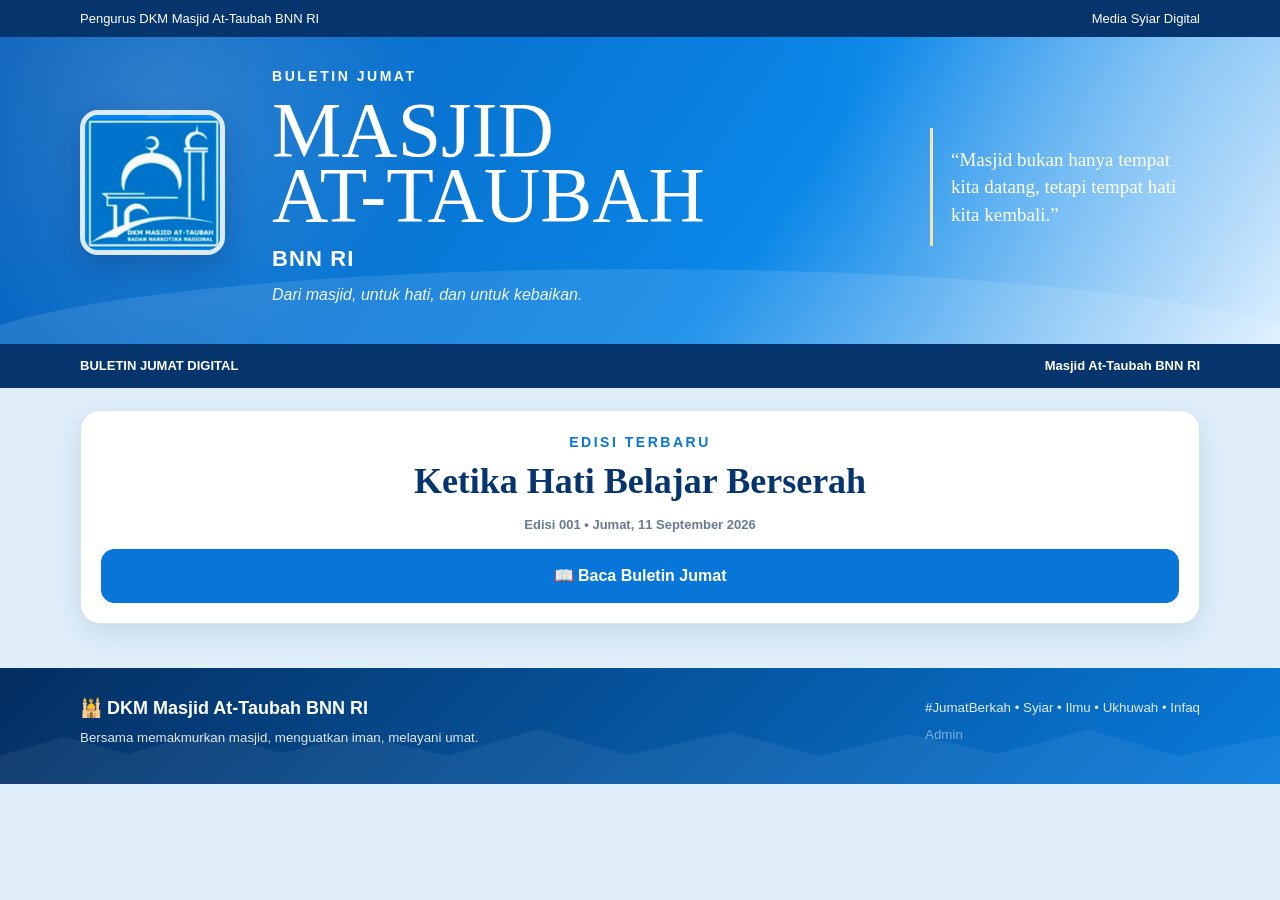
==== commit b2e0b0b0: "Add files via upload" ====
--- a/index.html
+++ b/index.html
@@ -15,11 +15,11 @@
 <p class="src">Edisi 001 • Jumat, 11 September 2026</p><a class="btn primary" href="edisi/001/">📖 Baca Buletin Jumat</a>
 </div>
 
-<section style="margin-top:18px"><div class="submit"><div><strong>✍️ Punya tulisan untuk dibagikan?</strong><br><span class="src">Kirim naskah kepada Redaksi Buletin Jumat.</span></div><button class="btn primary" onclick="submitWA()">✍️ Punya Tulisan untuk Dibagi?</button></div></section>
+
 </main>
 <footer class="footer"><div class="wrap">
 <div><strong>🕌 DKM Masjid At-Taubah BNN RI</strong><br><small>Bersama memakmurkan masjid, menguatkan iman, melayani umat.</small></div>
-<div><small>#JumatBerkah • Syiar • Ilmu • Ukhuwah • Infaq</small></div>
+<div><small>#JumatBerkah • Syiar • Ilmu • Ukhuwah • Infaq<br><a href="admin/" style="opacity:.55">Admin</a></small></div>
 </div></footer>
 
 <script src="js/app.js"></script></body></html>
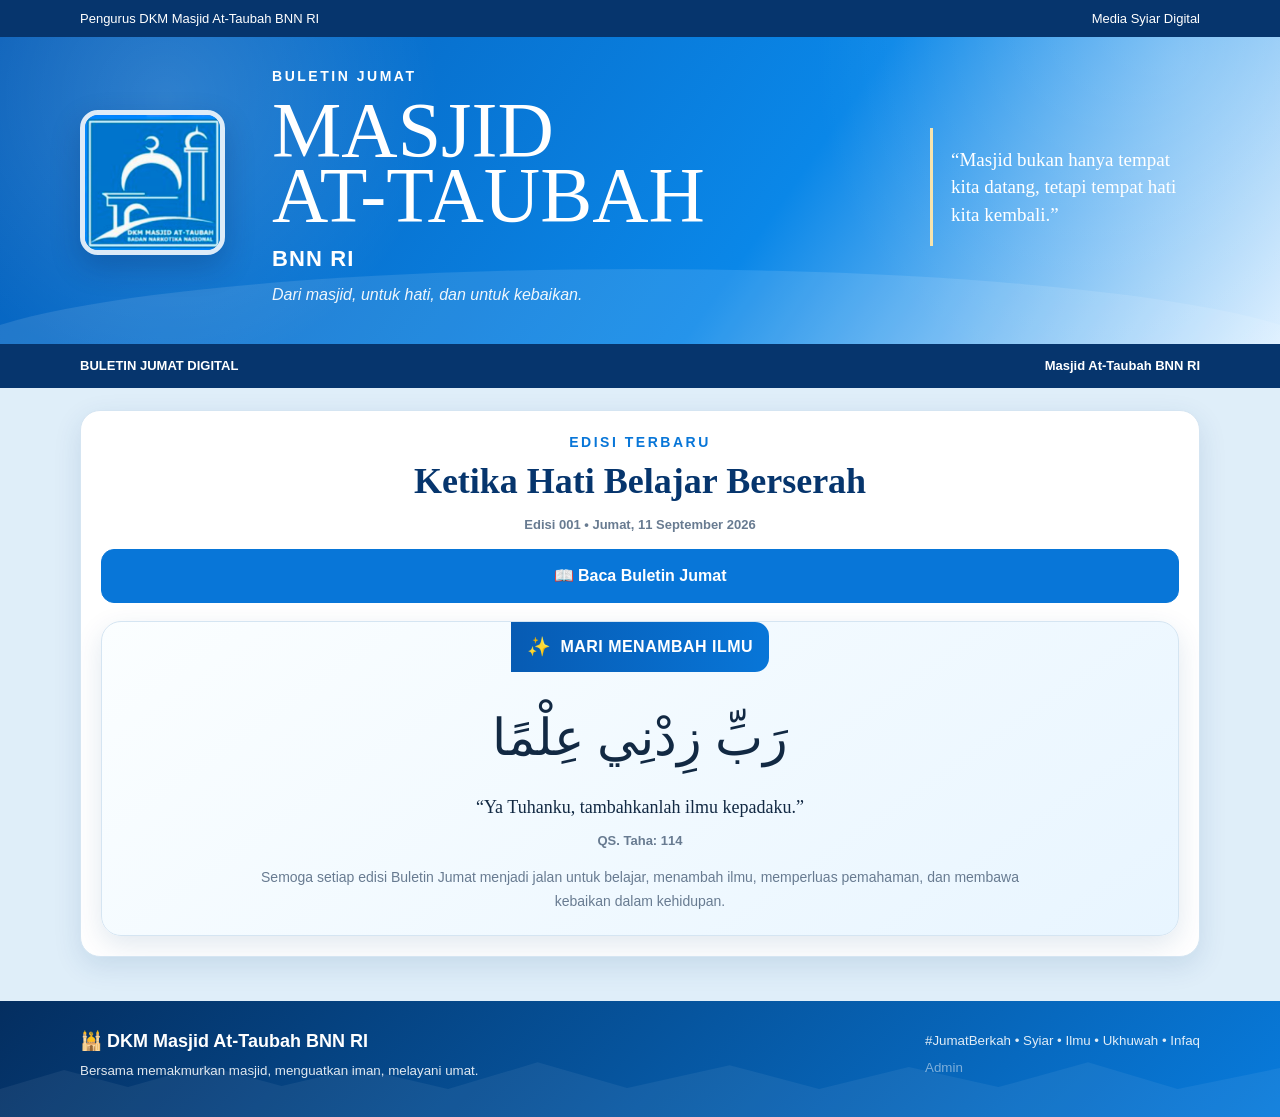
==== commit c95c8578: "Add files via upload" ====
--- a/index.html
+++ b/index.html
@@ -13,6 +13,21 @@
 <div class="card cardpad" style="text-align:center">
 <div class="eyebrow" style="color:var(--blue)">Edisi Terbaru</div><h1 style="font:700 36px/1.1 Georgia,serif;color:var(--navy);margin:8px 0">Ketika Hati Belajar Berserah</h1>
 <p class="src">Edisi 001 • Jumat, 11 September 2026</p><a class="btn primary" href="edisi/001/">📖 Baca Buletin Jumat</a>
+<section style="margin-top:18px">
+<div class="card ayah">
+  <div class="ribbon"><i>✨</i> MARI MENAMBAH ILMU</div>
+  <div class="ayahbody">
+    <div class="ar">رَبِّ زِدْنِي عِلْمًا</div>
+    <div class="trans">“Ya Tuhanku, tambahkanlah ilmu kepadaku.”</div>
+    <div class="src">QS. Taha: 114</div>
+    <p class="src" style="font-size:14px;line-height:1.7;max-width:760px;margin:14px auto 0;font-weight:500">
+      Semoga setiap edisi Buletin Jumat menjadi jalan untuk belajar, menambah ilmu,
+      memperluas pemahaman, dan membawa kebaikan dalam kehidupan.
+    </p>
+  </div>
+</div>
+</section>
+
 </div>
 
 
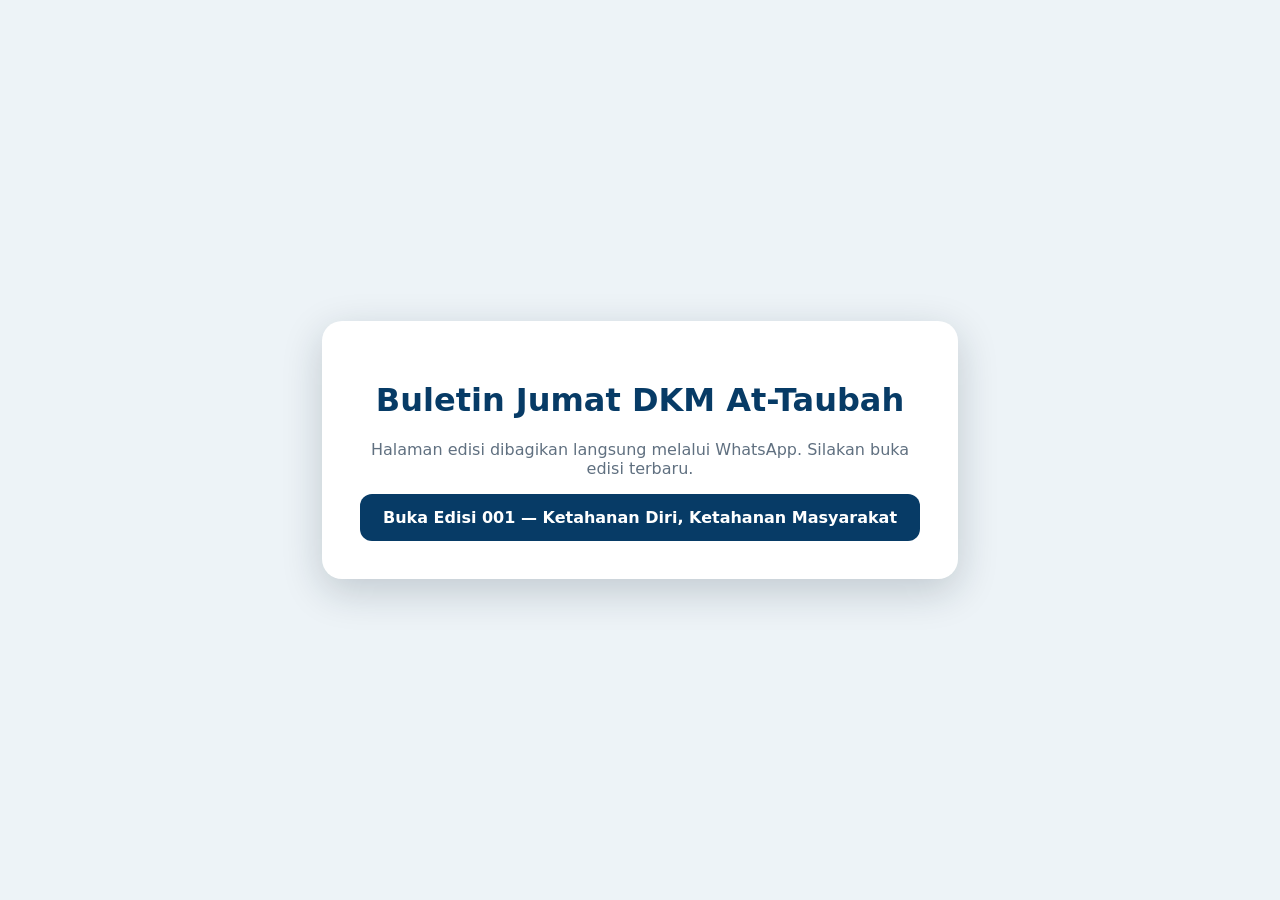
==== commit 7a0d0f85: "Add files via upload" ====
--- a/index.html
+++ b/index.html
@@ -1,40 +1,13 @@
-<!doctype html><html lang="id"><head><meta charset="utf-8"><meta name="viewport" content="width=device-width,initial-scale=1">
-<meta name="theme-color" content="#0876d8"><title>Buletin Jumat — Masjid At-Taubah BNN RI</title><link rel="stylesheet" href="css/style.css"></head><body>
-
-<div class="top"><div class="wrap"><span>Pengurus DKM Masjid At-Taubah BNN RI</span><span>Media Syiar Digital</span></div></div>
-<header class="mast"><div class="wrap mast-inner">
-<div><img class="logo" src="assets/logo-dkm.jpg" alt="Logo DKM Masjid At-Taubah BNN RI"></div>
-<div><div class="eyebrow">Buletin Jumat</div><div class="bigtitle"><span>MASJID</span><span>AT-TAUBAH</span></div><div class="brandline">BNN RI</div><div class="tagline">Dari masjid, untuk hati, dan untuk kebaikan.</div></div>
-<div class="mast-quote">“Masjid bukan hanya tempat kita datang, tetapi tempat hati kita kembali.”</div>
-</div></header>
-
-<div class="edbar"><div class="wrap"><span>BULETIN JUMAT DIGITAL</span><span>Masjid At-Taubah BNN RI</span></div></div>
-<main class="wrap page">
-<div class="card cardpad" style="text-align:center">
-<div class="eyebrow" style="color:var(--blue)">Edisi Terbaru</div><h1 style="font:700 36px/1.1 Georgia,serif;color:var(--navy);margin:8px 0">Ketika Hati Belajar Berserah</h1>
-<p class="src">Edisi 001 • Jumat, 11 September 2026</p><a class="btn primary" href="edisi/001/">📖 Baca Buletin Jumat</a>
-<section style="margin-top:18px">
-<div class="card ayah">
-  <div class="ribbon"><i>✨</i> MARI MENAMBAH ILMU</div>
-  <div class="ayahbody">
-    <div class="ar">رَبِّ زِدْنِي عِلْمًا</div>
-    <div class="trans">“Ya Tuhanku, tambahkanlah ilmu kepadaku.”</div>
-    <div class="src">QS. Taha: 114</div>
-    <p class="src" style="font-size:14px;line-height:1.7;max-width:760px;margin:14px auto 0;font-weight:500">
-      Semoga setiap edisi Buletin Jumat menjadi jalan untuk belajar, menambah ilmu,
-      memperluas pemahaman, dan membawa kebaikan dalam kehidupan.
-    </p>
-  </div>
-</div>
-</section>
-
-</div>
-
-
-</main>
-<footer class="footer"><div class="wrap">
-<div><strong>🕌 DKM Masjid At-Taubah BNN RI</strong><br><small>Bersama memakmurkan masjid, menguatkan iman, melayani umat.</small></div>
-<div><small>#JumatBerkah • Syiar • Ilmu • Ukhuwah • Infaq<br><a href="admin/" style="opacity:.55">Admin</a></small></div>
-</div></footer>
-
-<script src="js/app.js"></script></body></html>+<!doctype html>
+<html lang="id"><head><meta charset="utf-8"><meta name="viewport" content="width=device-width,initial-scale=1">
+<title>Buletin Jumat DKM At-Taubah</title>
+<style>
+body{margin:0;background:#edf3f7;color:#123;font-family:system-ui,Arial,sans-serif;min-height:100vh;display:grid;place-items:center}
+.card{max-width:560px;margin:20px;background:white;padding:38px;border-radius:20px;box-shadow:0 12px 40px #1233;text-align:center}
+h1{color:#073b66}a{display:block;background:#073b66;color:white;text-decoration:none;padding:14px;border-radius:12px;font-weight:800}
+p{color:#607080}
+</style></head><body><main class="card">
+<h1>Buletin Jumat DKM At-Taubah</h1>
+<p>Halaman edisi dibagikan langsung melalui WhatsApp. Silakan buka edisi terbaru.</p>
+<a href="edisi/001/">Buka Edisi 001 — Ketahanan Diri, Ketahanan Masyarakat</a>
+</main></body></html>
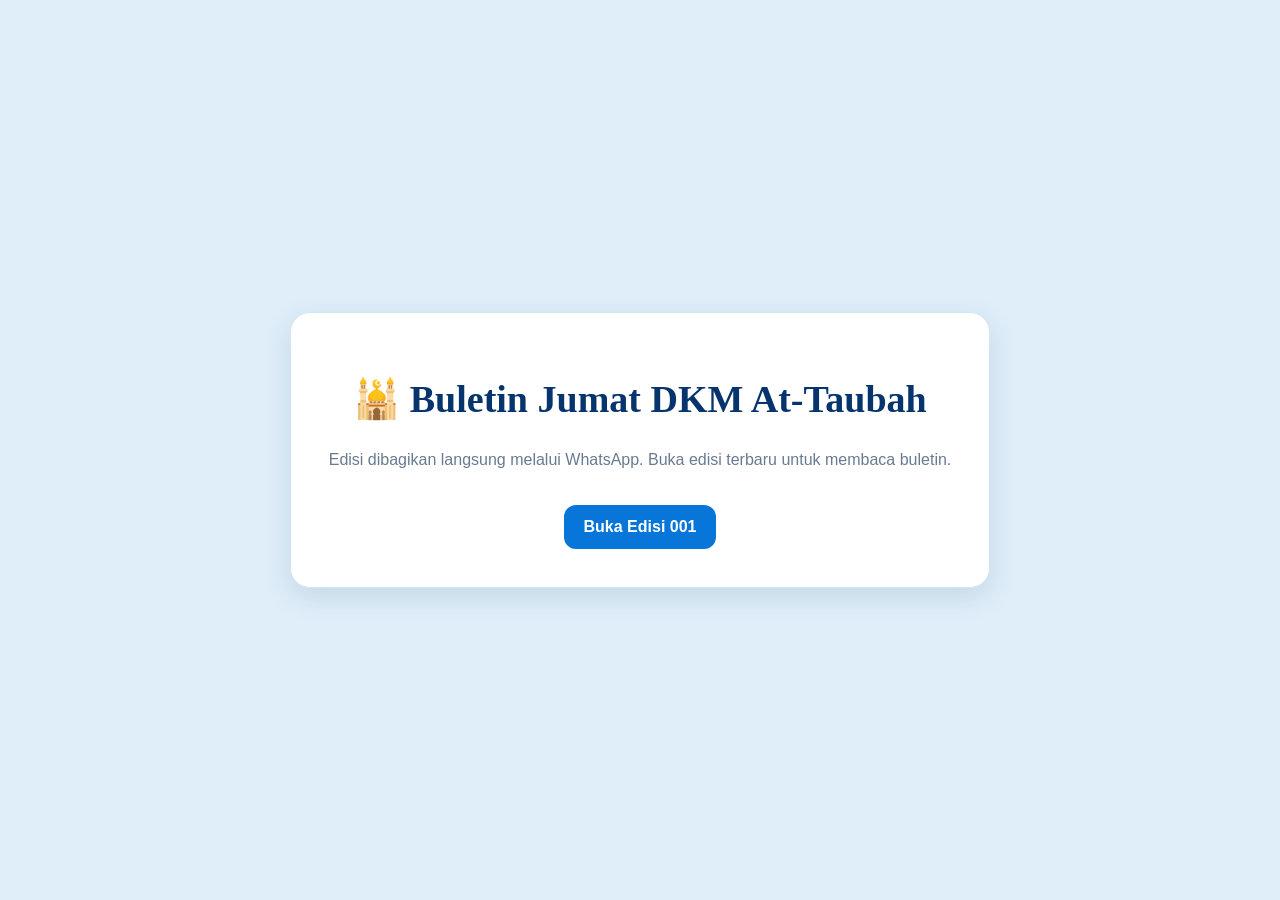
==== commit c3e75ea6: "Add files via upload" ====
--- a/index.html
+++ b/index.html
@@ -1,13 +1,2 @@
-<!doctype html>
-<html lang="id"><head><meta charset="utf-8"><meta name="viewport" content="width=device-width,initial-scale=1">
-<title>Buletin Jumat DKM At-Taubah</title>
-<style>
-body{margin:0;background:#edf3f7;color:#123;font-family:system-ui,Arial,sans-serif;min-height:100vh;display:grid;place-items:center}
-.card{max-width:560px;margin:20px;background:white;padding:38px;border-radius:20px;box-shadow:0 12px 40px #1233;text-align:center}
-h1{color:#073b66}a{display:block;background:#073b66;color:white;text-decoration:none;padding:14px;border-radius:12px;font-weight:800}
-p{color:#607080}
-</style></head><body><main class="card">
-<h1>Buletin Jumat DKM At-Taubah</h1>
-<p>Halaman edisi dibagikan langsung melalui WhatsApp. Silakan buka edisi terbaru.</p>
-<a href="edisi/001/">Buka Edisi 001 — Ketahanan Diri, Ketahanan Masyarakat</a>
-</main></body></html>+<!doctype html><html lang="id"><head><meta charset="utf-8"><meta name="viewport" content="width=device-width,initial-scale=1"><meta name="theme-color" content="#06356d"><title>Buletin Jumat DKM At-Taubah</title><style>
+body{margin:0;background:#dfeef9;color:#122943;font-family:Arial,Helvetica,sans-serif;min-height:100vh;display:grid;place-items:center}.box{max-width:650px;margin:20px;background:#fff;border:1px solid #d5e5f2;border-radius:20px;padding:38px;box-shadow:0 9px 28px #08427820;text-align:center}.box h1{font:700 38px Georgia,serif;color:#06356d}.box p{color:#687b91;line-height:1.7}.box a{display:inline-block;margin-top:15px;background:#0876d8;color:#fff;text-decoration:none;padding:13px 20px;border-radius:12px;font-weight:900}</style></head><body><main class="box"><h1>🕌 Buletin Jumat DKM At-Taubah</h1><p>Edisi dibagikan langsung melalui WhatsApp. Buka edisi terbaru untuk membaca buletin.</p><a href="edisi/001/">Buka Edisi 001</a></main></body></html>
